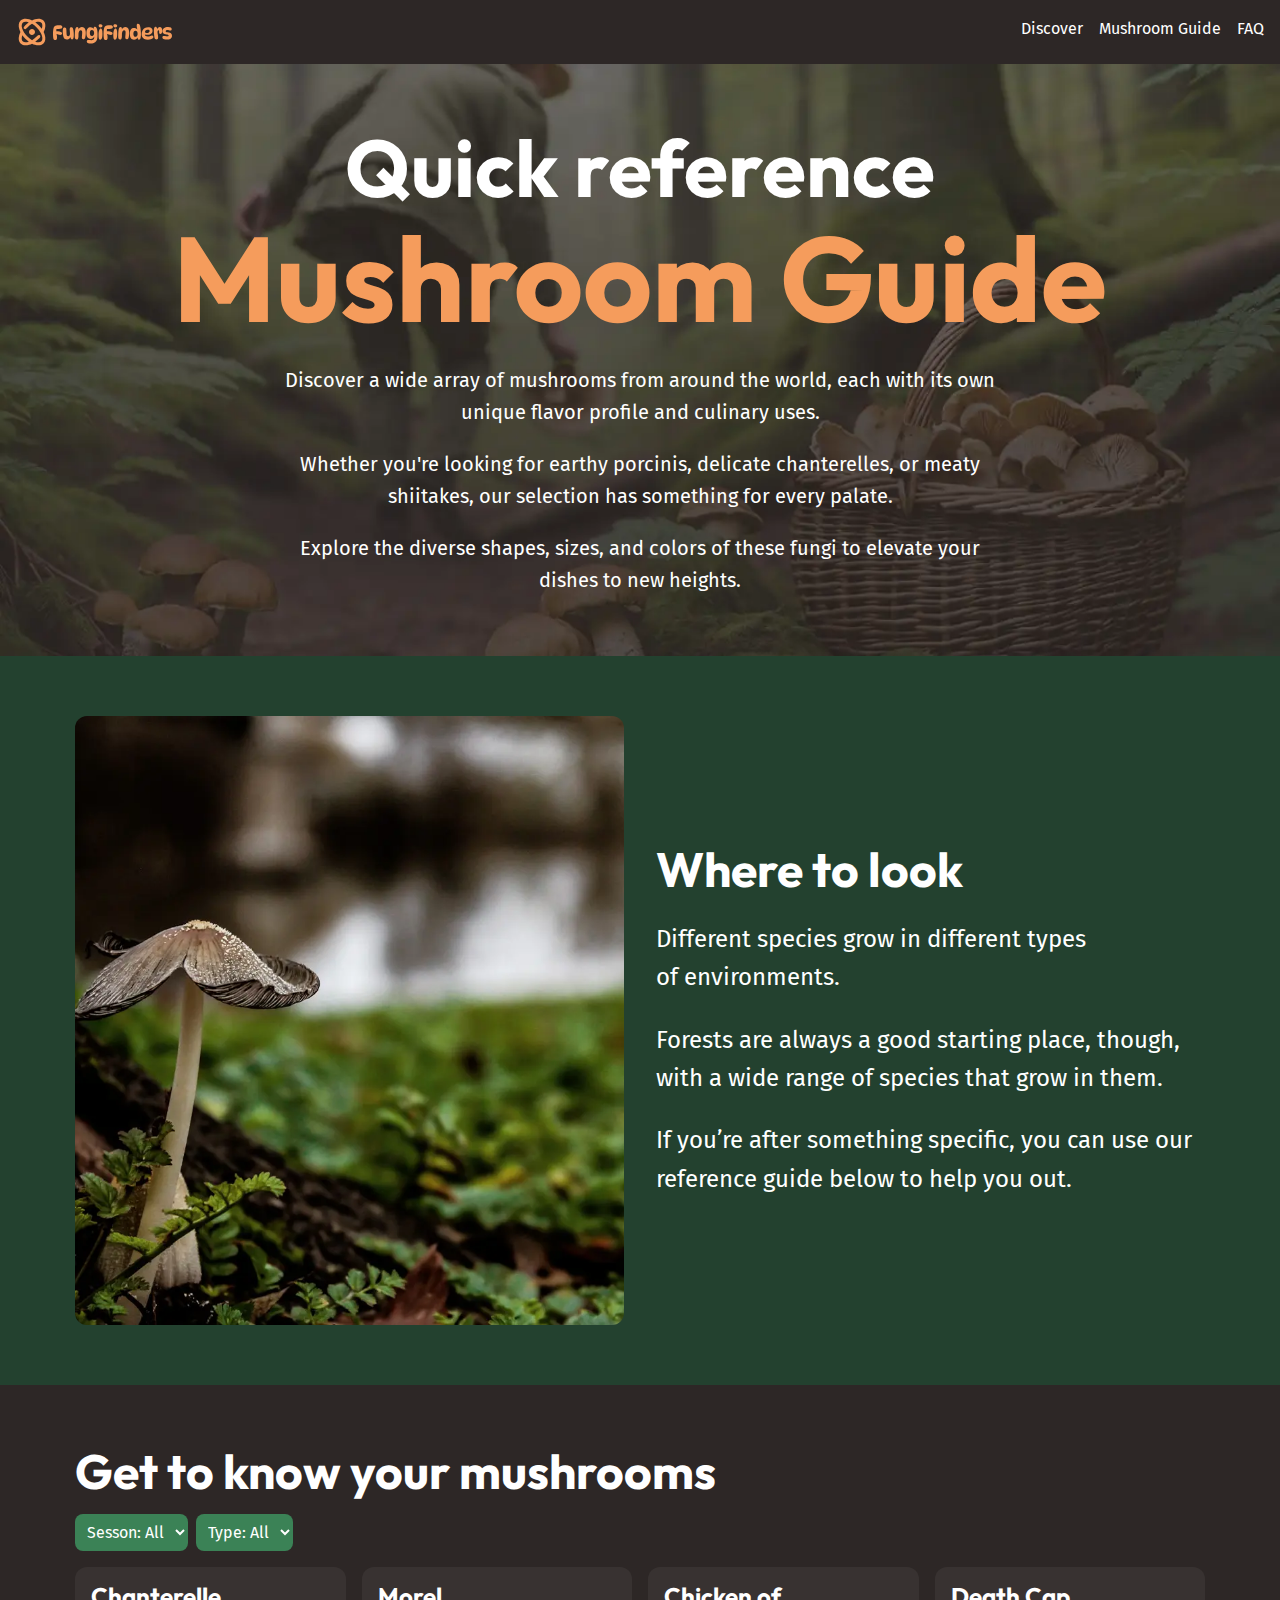
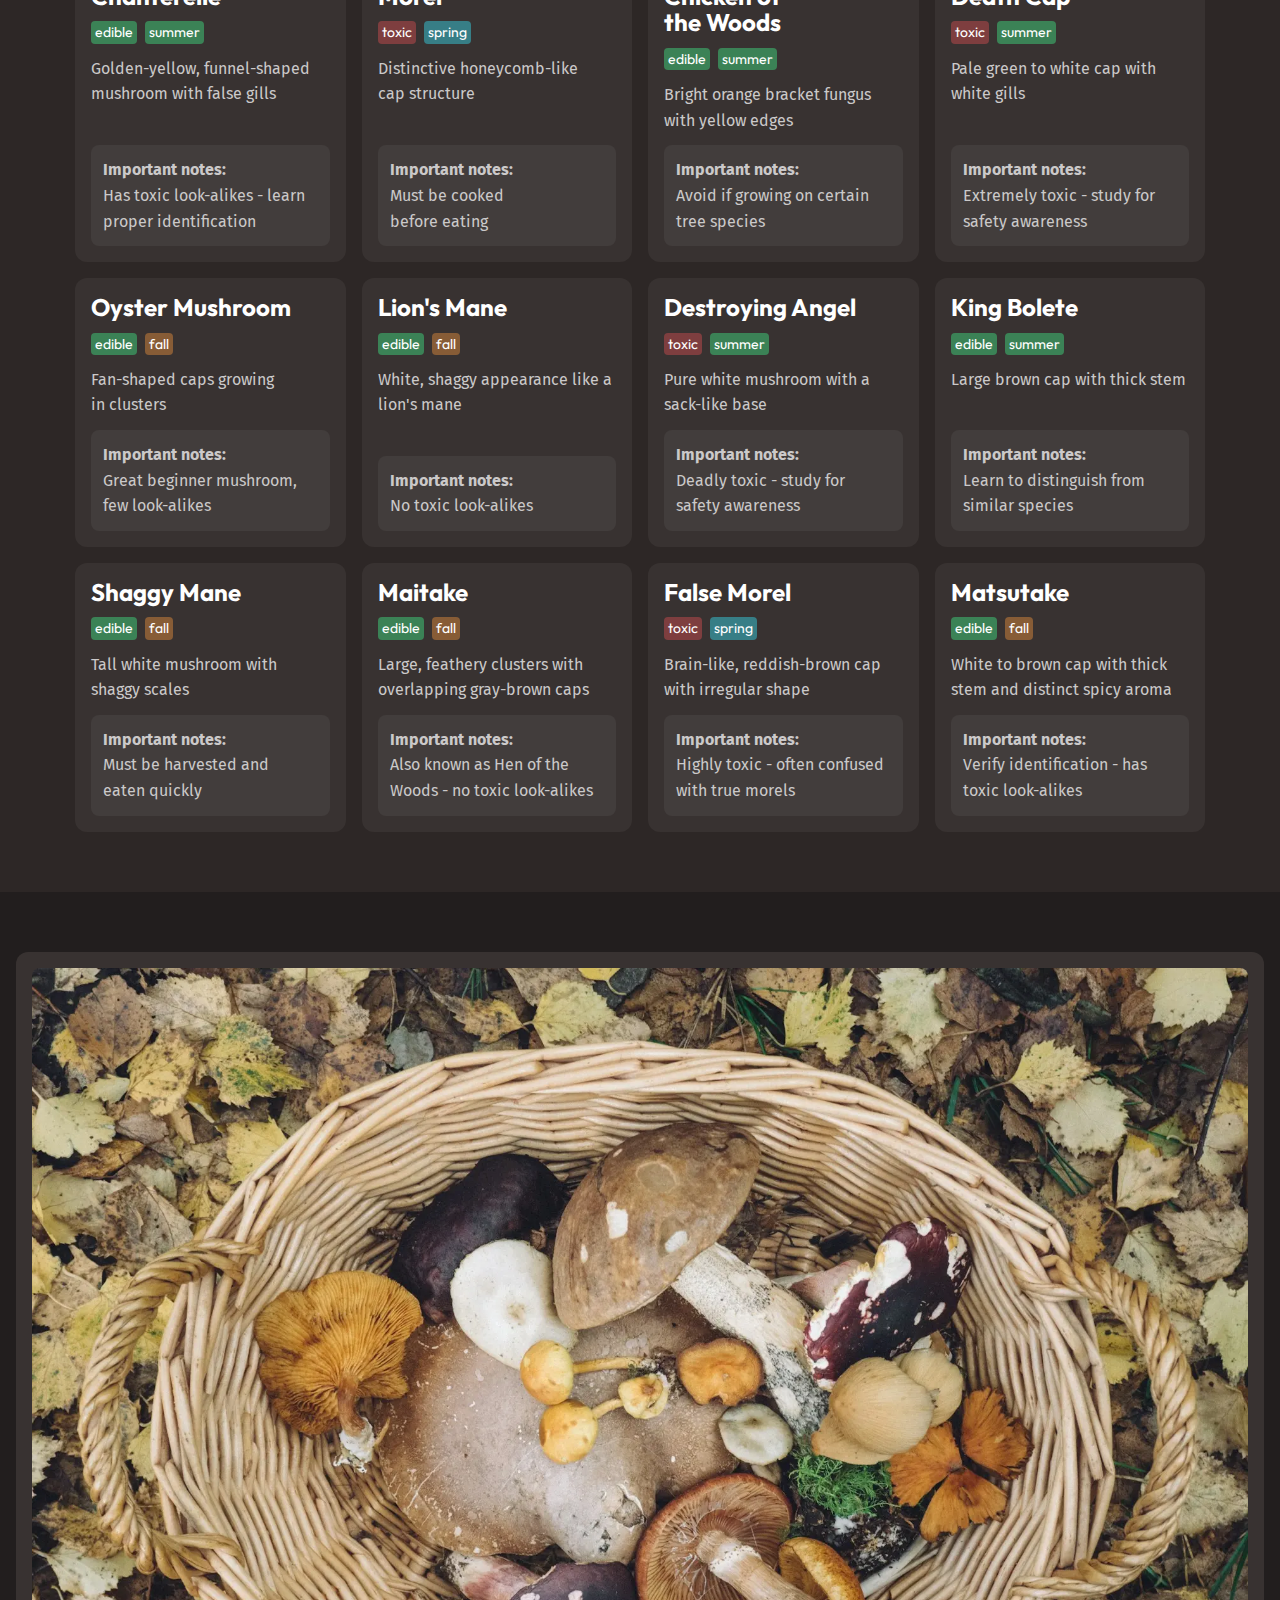
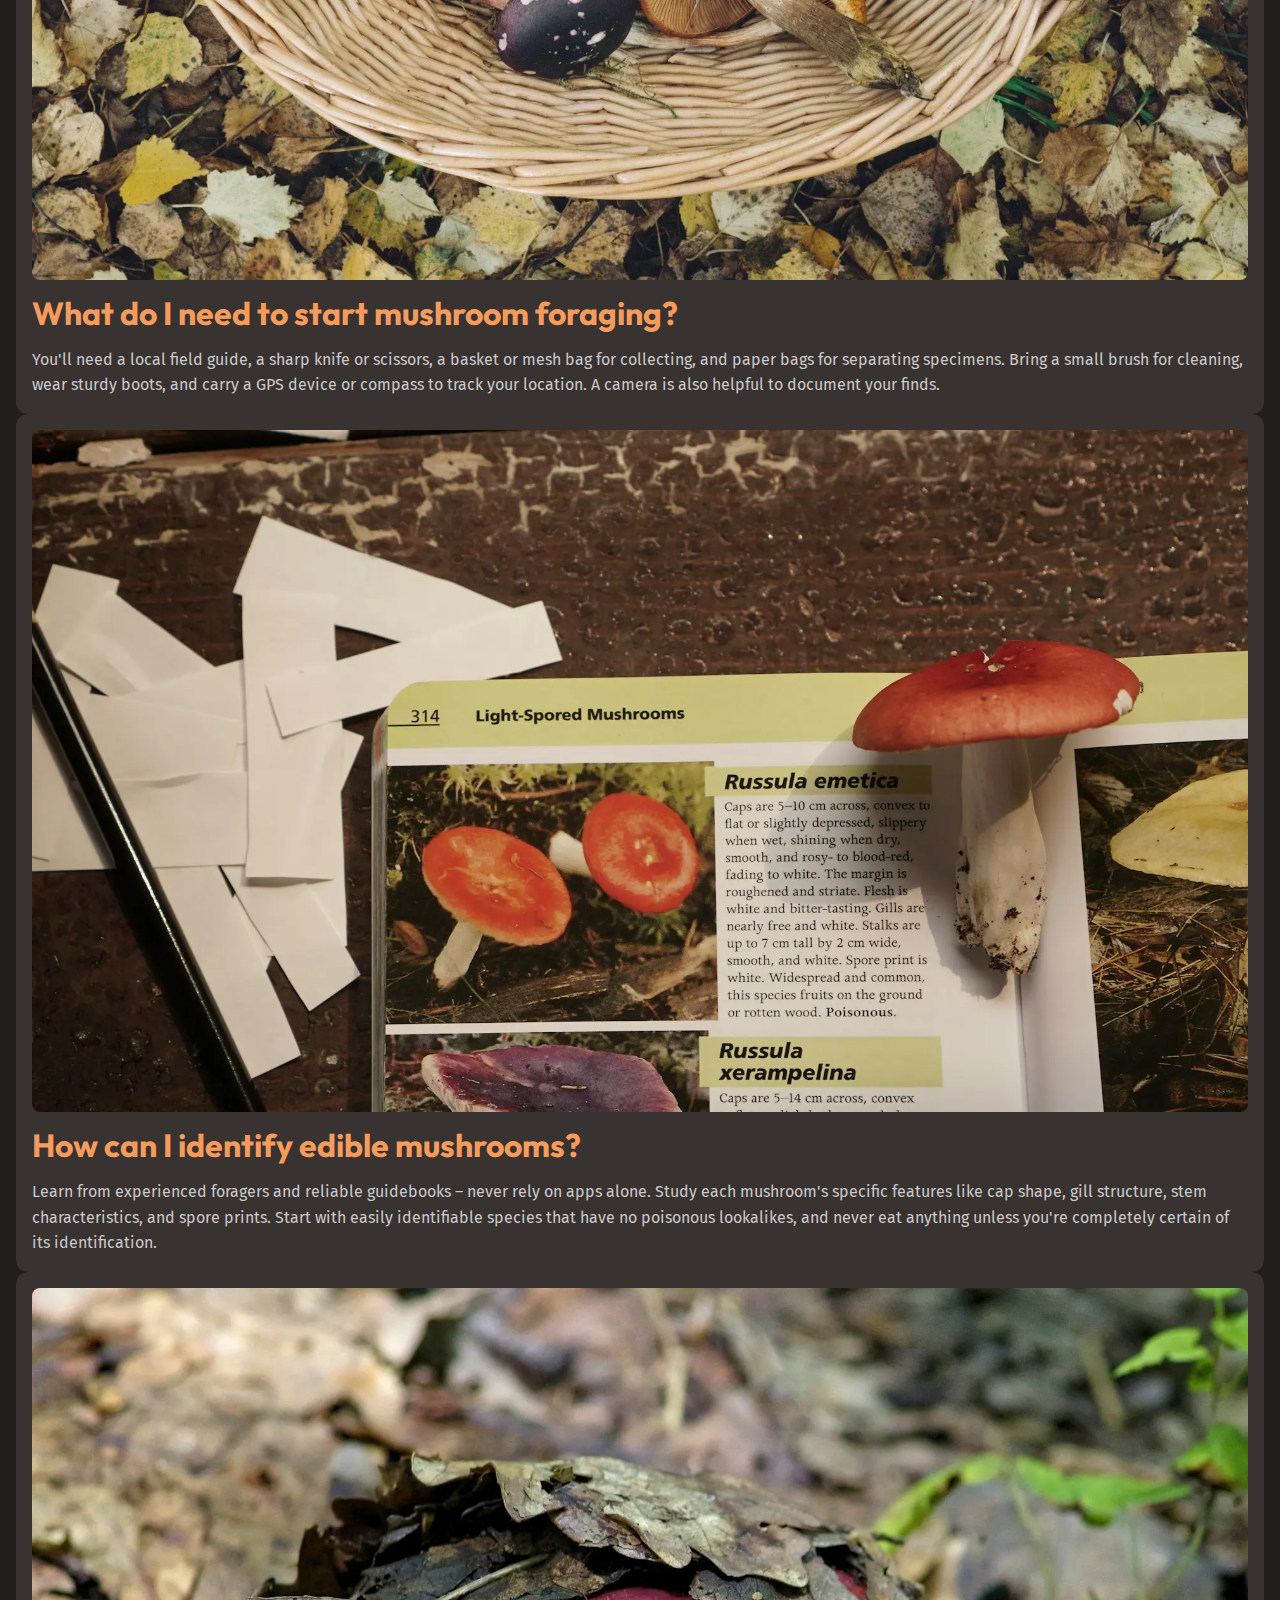
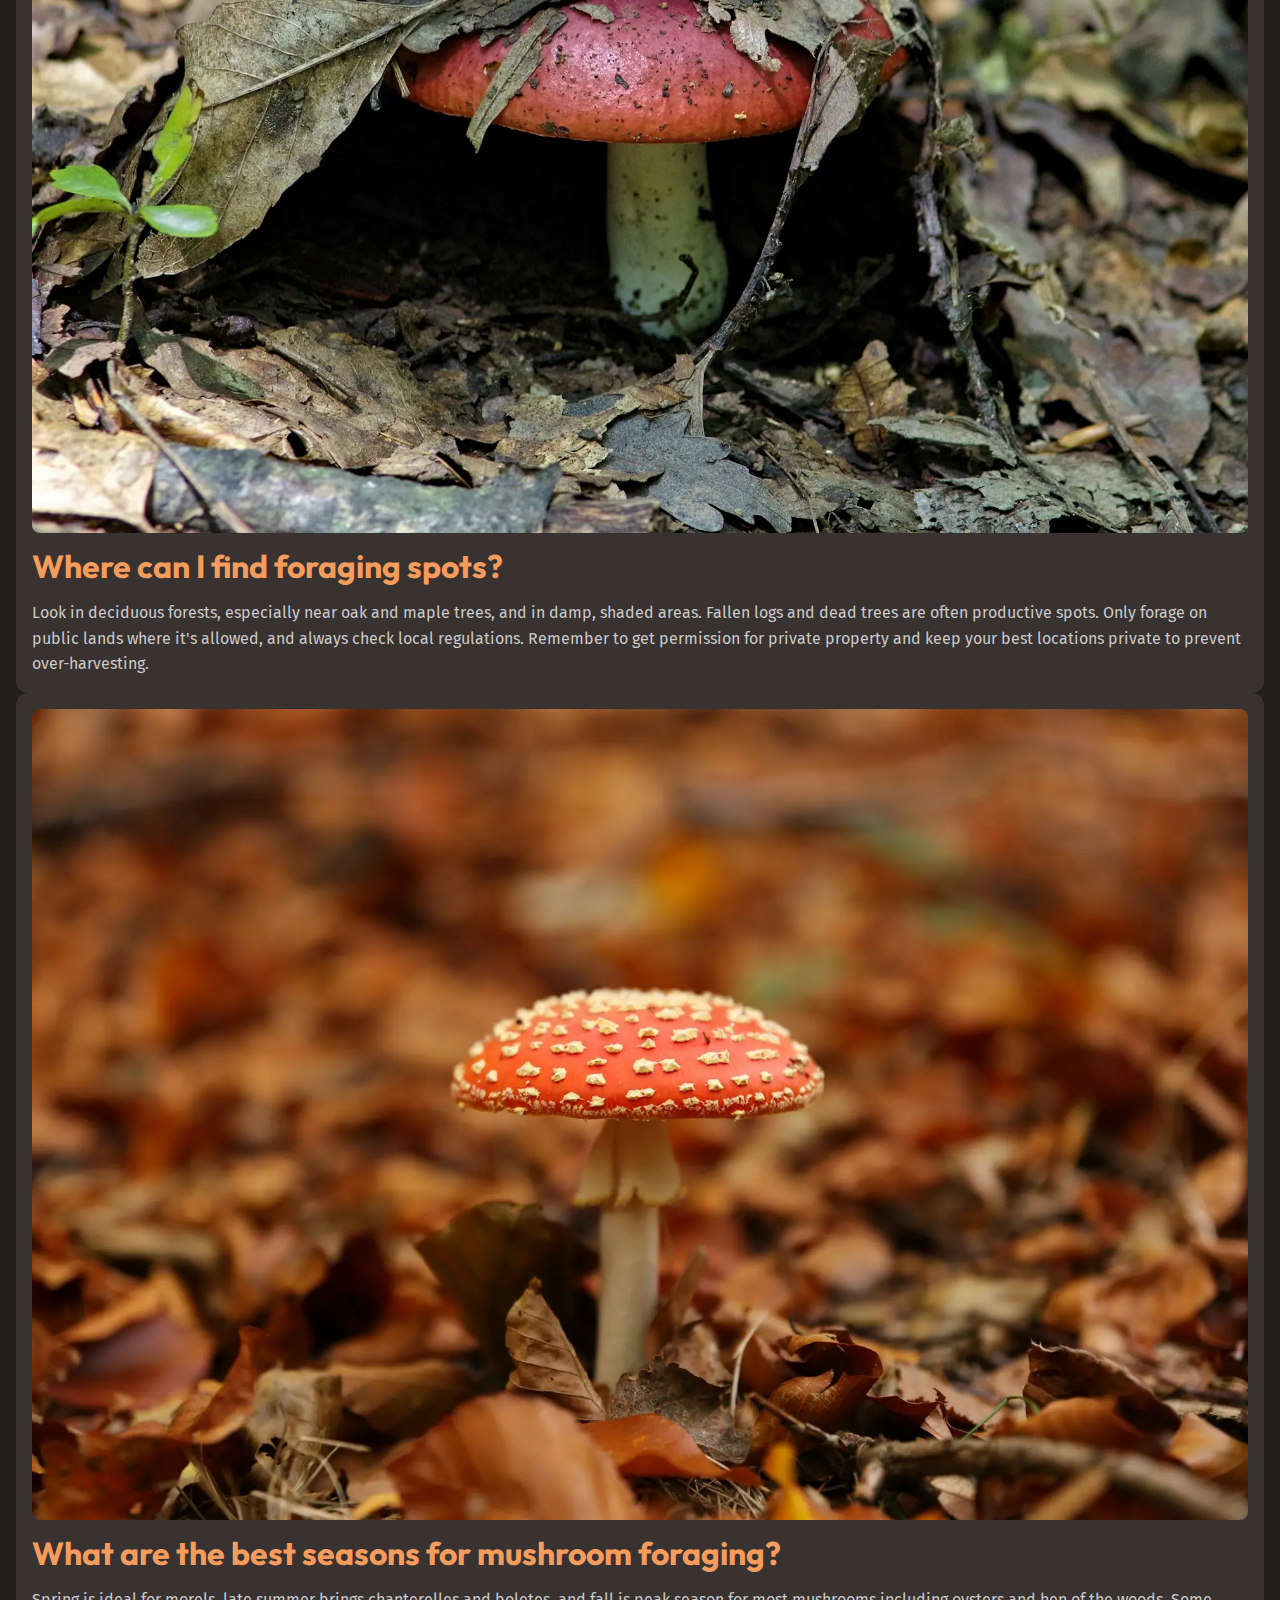
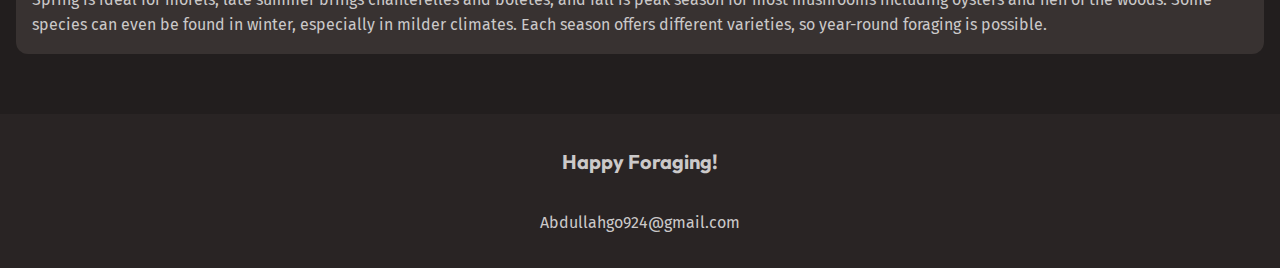
==== mushroom-guide.html @ 52be8dc4 "Styling select elements" ====
<!DOCTYPE html>
<html lang="en">
  <head>
    <meta charset="UTF-8" />
    <meta name="viewport" content="width=device-width, initial-scale=1.0" />
    <title>Fungi Finders</title>
    <link href="https://fonts.googleapis.com" rel="preconnect" />
    <link href="https://fonts.gstatic.com" rel="preconnect" crossorigin />
    <link
      href="https://fonts.googleapis.com/css2?family=Fira+Sans:wght@400;700&family=Outfit:wght@100..900&display=swap"
      rel="stylesheet"
    />
    <link href="css/style.css" rel="stylesheet" />
  </head>
  <body>
    <a href="#main" class="skip-to-main">Skip to main content</a>
    <header class="site-header">
      <div class="wrapper" data-width="wide">
        <div class="site-header__inner">
          <img src="/assets/fungi-finders.svg" alt="Fungi Finders" />

          <button aria-controls="primary-nav" aria-expanded="false">
            <span class="visually-hidden">Menu</span>
            <img src="/assets/hamburger.svg" alt="humburger menu" />
          </button>
          <nav id="primary-nav" class="primary-navigation">
            <ul role="list">
              <li><a href="/">Discover</a></li>
              <li><a href="#">Mushroom Guide</a></li>
              <li><a href="#">FAQ</a></li>
            </ul>
          </nav>
        </div>
      </div>
    </header>

    <main id="main">
      <section class="hero flow section" data-padding="compact">
        <div class="wrapper">
          <h1 class="hero__title">
            Quick reference<span>Mushroom Guide</span>
          </h1>
        </div>
        <div class="wrapper" data-width="narrow">
          <div class="flow">
            <p>
              Discover a wide array of mushrooms from around the world, each
              with its own unique flavor profile and culinary uses.
            </p>
            <p>
              Whether you're looking for earthy porcinis, delicate chanterelles,
              or meaty shiitakes, our selection has something for every palate.
            </p>
            <p>
              Explore the diverse shapes, sizes, and colors of these fungi to
              elevate your dishes to new heights.
            </p>
          </div>
        </div>
      </section>

      <section class="bg-accent-dark section">
        <div class="wrapper">
          <div class="equal-columns" data-alignment="centered" data-gap="large">
            <div>
              <img
                src="/assets/where-to-look.webp"
                alt="white mushroom growing on the forest floor"
              />
            </div>
            <div class="flow font-size-lg text-high-contrast">
              <h2 class="section-title">Where to look</h2>
              <p>Different species grow in different types of environments.</p>
              <p>
                Forests are always a good starting place, though, with a wide
                range of species that grow in them.
              </p>
              <p>
                If you’re after something specific, you can use our reference
                guide below to help you out.
              </p>
            </div>
          </div>
        </div>
      </section>

      <section class="mushroom-guide section">
        <div class="wrapper">
          <div class="flow">
            <h2 class="section-title">Get to know your mushrooms</h2>

            <div class="flex-group">
              <select name="" id="">
                <option value="all">Sesson: All</option>
                <option value="spring">Spring</option>
                <option value="summer">Summer</option>
                <option value="fall">Fall</option>
              </select>
              <select name="" id="">
                <option value="all">Type: All</option>
                <option value="edible">Edible</option>
                <option value="toxic">Toxic</option>
              </select>
            </div>
            <!-- grid of mushrooms -->
            <div class="grid-auto-fit">
              <div class="card">
                <h3 class="card__title">Chanterelle</h3>
                <ul
                  class="tag-list"
                  role="list"
                  aria-label="Mushroom Characteristics"
                >
                  <li data-edible="edible">
                    <span class="visually-hidden">This mushroom is edible</span>
                    edible
                  </li>
                  <li data-season="summer">
                    <span class="visually-hidden">
                      Best season to harvest this mushroom is
                    </span>
                    summer
                  </li>
                </ul>
                <p>Golden-yellow, funnel-shaped mushroom with false gills</p>
                <div class="card__note">
                  <strong>Important notes:</strong>
                  <p>Has toxic look-alikes - learn proper identification</p>
                </div>
              </div>

              <div class="card">
                <h3 class="card__title">Morel</h3>
                <ul
                  class="tag-list"
                  role="list"
                  aria-label="Mushroom Characteristics"
                >
                  <li data-edible="toxic">
                    <span class="visually-hidden">This mushroom is toxic</span>
                    toxic
                  </li>
                  <li data-season="spring">
                    <span class="visually-hidden"
                      >Best season to harvest this mushroom is</span
                    >
                    spring
                  </li>
                </ul>
                <p>Distinctive honeycomb-like cap structure</p>
                <div class="card__note">
                  <strong>Important notes:</strong>
                  <p>Must be cooked before eating</p>
                </div>
              </div>

              <div class="card">
                <h3 class="card__title">Chicken of the Woods</h3>
                <ul
                  class="tag-list"
                  role="list"
                  aria-label="Mushroom Characteristics"
                >
                  <li data-edible="edible">
                    <span class="visually-hidden">This mushroom is edible</span>
                    edible
                  </li>
                  <li data-season="summer">
                    <span class="visually-hidden"
                      >Best season to harvest this mushroom is</span
                    >
                    summer
                  </li>
                </ul>
                <p>Bright orange bracket fungus with yellow edges</p>
                <div class="card__note">
                  <strong>Important notes:</strong>
                  <p>Avoid if growing on certain tree species</p>
                </div>
              </div>

              <div class="card">
                <h3 class="card__title">Death Cap</h3>
                <ul
                  class="tag-list"
                  role="list"
                  aria-label="Mushroom Characteristics"
                >
                  <li data-edible="toxic">
                    <span class="visually-hidden">This mushroom is toxic</span>
                    toxic
                  </li>
                  <li data-season="summer">
                    <span class="visually-hidden"
                      >Best season to harvest this mushroom is</span
                    >
                    summer
                  </li>
                </ul>
                <p>Pale green to white cap with white gills</p>
                <div class="card__note">
                  <strong>Important notes:</strong>
                  <p>Extremely toxic - study for safety awareness</p>
                </div>
              </div>

              <div class="card">
                <h3 class="card__title">Oyster Mushroom</h3>
                <ul
                  class="tag-list"
                  role="list"
                  aria-label="Mushroom Characteristics"
                >
                  <li data-edible="edible">
                    <span class="visually-hidden">This mushroom is edible</span>
                    edible
                  </li>
                  <li data-season="fall">
                    <span class="visually-hidden"
                      >Best season to harvest this mushroom is</span
                    >
                    fall
                  </li>
                </ul>
                <p>Fan-shaped caps growing in clusters</p>
                <div class="card__note">
                  <strong>Important notes:</strong>
                  <p>Great beginner mushroom, few look-alikes</p>
                </div>
              </div>

              <div class="card">
                <h3 class="card__title">Lion's Mane</h3>
                <ul
                  class="tag-list"
                  role="list"
                  aria-label="Mushroom Characteristics"
                >
                  <li data-edible="edible">
                    <span class="visually-hidden">This mushroom is edible</span>
                    edible
                  </li>
                  <li data-season="fall">
                    <span class="visually-hidden"
                      >Best season to harvest this mushroom is</span
                    >
                    fall
                  </li>
                </ul>
                <p>White, shaggy appearance like a lion's mane</p>
                <div class="card__note">
                  <strong>Important notes:</strong>
                  <p>No toxic look-alikes</p>
                </div>
              </div>

              <div class="card">
                <h3 class="card__title">Destroying Angel</h3>
                <ul
                  class="tag-list"
                  role="list"
                  aria-label="Mushroom Characteristics"
                >
                  <li data-edible="toxic">
                    <span class="visually-hidden">This mushroom is toxic</span>
                    toxic
                  </li>
                  <li data-season="summer">
                    <span class="visually-hidden"
                      >Best season to harvest this mushroom is</span
                    >
                    summer
                  </li>
                </ul>
                <p>Pure white mushroom with a sack-like base</p>
                <div class="card__note">
                  <strong>Important notes:</strong>
                  <p>Deadly toxic - study for safety awareness</p>
                </div>
              </div>

              <div class="card">
                <h3 class="card__title">King Bolete</h3>
                <ul
                  class="tag-list"
                  role="list"
                  aria-label="Mushroom Characteristics"
                >
                  <li data-edible="edible">
                    <span class="visually-hidden">This mushroom is edible</span>
                    edible
                  </li>
                  <li data-season="summer">
                    <span class="visually-hidden"
                      >Best season to harvest this mushroom is</span
                    >
                    summer
                  </li>
                </ul>
                <p>Large brown cap with thick stem</p>
                <div class="card__note">
                  <strong>Important notes:</strong>
                  <p>Learn to distinguish from similar species</p>
                </div>
              </div>

              <div class="card">
                <h3 class="card__title">Shaggy Mane</h3>
                <ul
                  class="tag-list"
                  role="list"
                  aria-label="Mushroom Characteristics"
                >
                  <li data-edible="edible">
                    <span class="visually-hidden">This mushroom is edible</span>
                    edible
                  </li>
                  <li data-season="fall">
                    <span class="visually-hidden"
                      >Best season to harvest this mushroom is</span
                    >
                    fall
                  </li>
                </ul>
                <p>Tall white mushroom with shaggy scales</p>
                <div class="card__note">
                  <strong>Important notes:</strong>
                  <p>Must be harvested and eaten quickly</p>
                </div>
              </div>

              <div class="card">
                <h3 class="card__title">Maitake</h3>
                <ul
                  class="tag-list"
                  role="list"
                  aria-label="Mushroom Characteristics"
                >
                  <li data-edible="edible">
                    <span class="visually-hidden">This mushroom is edible</span>
                    edible
                  </li>
                  <li data-season="fall">
                    <span class="visually-hidden"
                      >Best season to harvest this mushroom is</span
                    >
                    fall
                  </li>
                </ul>
                <p>Large, feathery clusters with overlapping gray-brown caps</p>
                <div class="card__note">
                  <strong>Important notes:</strong>
                  <p>Also known as Hen of the Woods - no toxic look-alikes</p>
                </div>
              </div>

              <div class="card">
                <h3 class="card__title">False Morel</h3>
                <ul
                  class="tag-list"
                  role="list"
                  aria-label="Mushroom Characteristics"
                >
                  <li data-edible="toxic">
                    <span class="visually-hidden">This mushroom is toxic</span>
                    toxic
                  </li>
                  <li data-season="spring">
                    <span class="visually-hidden"
                      >Best season to harvest this mushroom is</span
                    >
                    spring
                  </li>
                </ul>
                <p>Brain-like, reddish-brown cap with irregular shape</p>
                <div class="card__note">
                  <strong>Important notes:</strong>
                  <p>Highly toxic - often confused with true morels</p>
                </div>
              </div>

              <div class="card">
                <h3 class="card__title">Matsutake</h3>
                <ul
                  class="tag-list"
                  role="list"
                  aria-label="Mushroom Characteristics"
                >
                  <li data-edible="edible">
                    <span class="visually-hidden">This mushroom is edible</span>
                    edible
                  </li>
                  <li data-season="fall">
                    <span class="visually-hidden"
                      >Best season to harvest this mushroom is</span
                    >
                    fall
                  </li>
                </ul>
                <p>
                  White to brown cap with thick stem and distinct spicy aroma
                </p>
                <div class="card__note">
                  <strong>Important notes:</strong>
                  <p>Verify identification - has toxic look-alikes</p>
                </div>
              </div>
            </div>
          </div>
        </div>
      </section>

      <!-- faq -->
      <section class="bg-extra-dark section">
        <div class="wrapper" data-width="wide">
          <div class="card">
            <img
              src="/assets/start-foraging.webp"
              alt="a basket full of wild mushrooms"
            />
            <h3 class="card__title">
              What do I need to start mushroom foraging?
            </h3>
            <p>
              You'll need a local field guide, a sharp knife or scissors, a
              basket or mesh bag for collecting, and paper bags for separating
              specimens. Bring a small brush for cleaning, wear sturdy boots,
              and carry a GPS device or compass to track your location. A camera
              is also helpful to document your finds.
            </p>
          </div>

          <div class="card">
            <img
              src="/assets/identify-mushrooms.webp"
              alt="A mushroom on top of a book, showing the information about that mushroom"
            />
            <h3 class="card__title">How can I identify edible mushrooms?</h3>
            <p>
              Learn from experienced foragers and reliable guidebooks – never
              rely on apps alone. Study each mushroom's specific features like
              cap shape, gill structure, stem characteristics, and spore prints.
              Start with easily identifiable species that have no poisonous
              lookalikes, and never eat anything unless you're completely
              certain of its identification.
            </p>
          </div>

          <div class="card">
            <img
              src="/assets/where-to-find.webp"
              alt="A mushroom with a red cap, poking out from a pile of leaves"
            />
            <h3 class="card__title">Where can I find foraging spots?</h3>
            <p>
              Look in deciduous forests, especially near oak and maple trees,
              and in damp, shaded areas. Fallen logs and dead trees are often
              productive spots. Only forage on public lands where it's allowed,
              and always check local regulations. Remember to get permission for
              private property and keep your best locations private to prevent
              over-harvesting.
            </p>
          </div>

          <div class="card">
            <img
              src="/assets/best-seasons.webp"
              alt="A red capped mushroom with white dots on it, growing out of a leafy forest floor"
            />
            <h3 class="card__title">
              What are the best seasons for mushroom foraging?
            </h3>
            <p>
              Spring is ideal for morels, late summer brings chanterelles and
              boletes, and fall is peak season for most mushrooms including
              oysters and hen of the woods. Some species can even be found in
              winter, especially in milder climates. Each season offers
              different varieties, so year-round foraging is possible.
            </p>
          </div>
        </div>
      </section>
    </main>

    <footer class="site-footer">
      <p class="site-footer__title">Happy Foraging!</p>
      <a href="mailto:Abdullahgo924@gmail.com">Abdullahgo924@gmail.com</a>
    </footer>

    <script src="/js/script.js" defer></script>
  </body>
</html>
---- css/style.css ----
@layer reset, base;

@layer reset {
  *,
  *::before,
  *::after {
    box-sizing: border-box;
  }

  html {
    -moz-text-size-adjust: none;
    -webkit-text-size-adjust: none;
    text-size-adjust: none;
  }

  body,
  h1,
  h2,
  h3,
  h4,
  p,
  figure,
  blockquote,
  dl,
  dd {
    margin: 0;
  }

  [role="list"] {
    list-style: none;
    margin: 0;
    padding: 0;
  }

  body {
    min-block-size: 100vh;
    line-height: 1.6;
  }

  h1,
  h2,
  h3,
  button,
  input,
  label {
    line-height: 1.1;
  }

  h1,
  h2,
  h3,
  h4 {
    text-wrap: balance;
  }

  p,
  li {
    text-wrap: pretty;
  }

  img,
  picture {
    max-inline-size: 100%;
    display: block;
  }

  input,
  button,
  textarea,
  select {
    font: inherit;
  }
}

@layer base {
  :root {
    /* colors */
    --clr-black: #000501;
    --clr-white: #ffffff;
    --clr-tan: #b6b57b;
    --clr-green: #31b28a;
    --clr-blue: #007bff;
    --clr-lightgreen: #8cdfc5;
    --clr-red: #ff4404;

    --clr-green-400: #659477;
    --clr-green-500: #3b8256;
    --clr-green-600: #23412f;
    --clr-brown-500: #423d3c;
    --clr-brown-600: #383231;
    --clr-brown-700: #2d2726;
    --clr-brown-800: #292424;
    --clr-brown-900: #221e1e;
    --clr-orange-500: #875c36;
    --clr-gray-100: #cbc9c9;
    --clr-brand-400: #f7b687;
    --clr-brand-500: #f59c5c;
    --clr-red-500: #7e3e3f;
    --clr-teal-500: #377e86;

    --shadow: rgba(0, 0, 0, 0.15) 0px 4px 12px;

    /* fonts, font sizes */

    --ff-heading: "Outfit", sans-serif;
    --ff-body: "Fira Sans", sans-serif;

    --fs-300: 0.875rem;
    --fs-400: 1rem;
    --fs-500: 1.125rem;
    --fs-600: 1.25rem;
    --fs-700: 1.5rem;
    --fs-800: 2rem;
    --fs-900: 3.75rem;
    --fs-1000: 3.75rem;

    @media (width > 760px) {
      --fs-500: 1.25rem;
      --fs-600: 1.5rem;
      --fs-700: 2rem;
      --fs-800: 3rem;
      --fs-900: 5rem;
      --fs-1000: 7.5rem;
    }
  }

  :root {
    /* color of the text */
    --text-main: var(--clr-gray-100);
    --text-high-contrast: var(--clr-white);
    --text-brand: var(--clr-brand-500);
    --text-brand-light: var(--clr-brand-400);

    /* color of the bg */
    --background-accent-light: var(--clr-green-400);
    --background-accent-main: var(--clr-green-500);
    --background-accent-dark: var(--clr-green-600);

    --background-extra-light: var(--clr-brown-500);
    --background-light: var(--clr-brown-600);
    --background-main: var(--clr-brown-700);
    --background-dark: var(--clr-brown-800);
    --background-extra-dark: var(--clr-brown-900);

    /* font size of the text */
    --font-size-heading-sm: var(--fs-700);
    --font-size-heading-regular: var(--fs-800);
    --font-size-heading-lg: var(--fs-900);
    --font-size-heading-xl: var(--fs-1000);

    --font-size-sm: var(--fs-300);
    --font-size-regular: var(--fs-400);
    --font-size-md: var(--fs-500);
    --font-size-lg: var(--fs-600);

    /* border radius size */
    --border-radius-1: 0.25rem;
    --border-radius-2: 0.5rem;
    --border-radius-3: 0.75rem;
  }

  html {
    font-family: var(--ff-body);
    line-height: 1.6;
  }

  body {
    font-size: var(--font-size-regular);
    color: var(--text-main);
    background-color: var(--background-main);
  }

  h1,
  h2,
  h3,
  h4 {
    font-family: var(--ff-heading);
    color: var(--text-high-contrast);
  }

  h1 {
    font-size: var(--font-size-heading-lg);
  }

  a {
    color: var(--text-high-contrast);
  }

  a:hover,
  a:focus-visible {
    color: var(--text-brand-light);
  }

  img:not([src$=".svg"]) {
    border-radius: var(--border-radius-3);
  }
}

@layer layout {
  .flex-group {
    display: flex;
    flex-wrap: wrap;
    gap: .5rem;
  }

  .flow > * + * {
    /* ==    > :not(:first-child)     */
    margin-top: var(--flow-spacer, 1em);
  }

  .grid-flow {
    display: grid;
    gap: var(--grid-flow-gap, 1rem);
  }

  .grid-auto-fit {
    --auto-fit-min-col-size: 250px;
    display: grid;
    gap: 1rem;
    /* minmax could cause overflow, min inside it fix that */
    grid-template-columns: repeat(
      auto-fit,
      minmax(min(var(--auto-fit-min-col-size), 100%), 1fr)
    );
  }

  .flex-auto-fit {
    --auto-fit-min-col-size-flex: 250px;
    display: flex;
    flex-wrap: wrap;
    gap: 1rem;
  }

  .flex-auto-fit > * {
    flex: 1 1 var(--auto-fit-min-col-size-flex);
    min-width: var(--auto-fit-min-col-size-flex);
  }

  .equal-columns {
    display: grid;
    gap: var(--equal-columns-gap, 1rem); /* 1rem means if we don't have one */
    align-items: var(--equal-columns-vertical-alignment, stretch);

    @media (width > 760px) {
      grid-auto-flow: column;
      grid-auto-columns: 1fr;
    }

    &[data-gap="large"] {
      --equal-columns-gap: 2rem;
    }

    &[data-alignment="centered"] {
      --equal-columns-vertical-alignment: center;
    }
  }

  .flex-equal-columns {
    display: flex;
    gap: var(--equal-columns-gap, 1rem);
    flex-wrap: wrap;
    > * {
      flex: 1;
    }

    @media (width < 760px) {
      flex-direction: column;
    }

    &[data-gap="large"] {
      --equal-columns-gap: 2rem;
    }

    &[data-alignment="centered"] {
      --equal-columns-vertical-alignment: center;
    }
  }

  /* padding top and bottom */
  .section {
    --padding: 3.75rem;
    padding-block: var(--padding);

    @media (width > 760) {
      --padding: 8rem;

      &[data-padding="compact"] {
        --padding: 4.5rem;
      }
    }
  }

  /* width right and left */
  .wrapper {
    --wrapper-max-width: 1130px;
    max-width: var(--wrapper-max-width);
    margin-inline: auto;
    padding-inline: 1rem;
    box-sizing: content-box;

    &[data-width="narrow"] {
      --wrapper-max-width: 720px;
    }

    &[data-width="wide"] {
      --wrapper-max-width: 1330px;
    }
  }
}

@layer components {
  .skip-to-main:not(:focus) {
    clip: rect(0 0 0 0);
    clip-path: inset(50%);
    height: 1px;
    overflow: hidden;
    position: absolute;
    white-space: nowrap;
    width: 1px;
  }

  .skip-to-main {
    position: absolute;
    background: var(--background-accent-main);
    padding: 1rem;
    border-radius: var(--border-radius-2);
  }

  .site-header {
    padding-block: 1rem;
  }
  .site-header__inner {
    display: flex;
    gap: 0.5rem 1rem;
    flex-wrap: wrap;
    justify-content: space-between;
  }

  [aria-controls="primary-nav"] {
    z-index: 100;
    cursor: pointer;
    background: transparent;
    border: 0;
  }

  [aria-controls="primary-nav"] {
    display: none;
  }

  .primary-navigation {
    ul {
      display: flex;
      flex-wrap: wrap;
      gap: 0.5rem 1rem;
    }

    a {
      text-decoration: none;
    }

    @media (width < 760px) {
      display: none;
      position: absolute;
      z-index: 10;
      top: 0;
      right: 0;
      font-size: var(--font-size-lg);
      font-weight: 700;
      font-family: var(--ff-heading);
      background-color: var(--background-accent-main);
      padding: 2rem;
      border-radius: 0 0 0 var(--border-radius-3);

      ul {
        gap: 0;
        flex-direction: column;
      }

      li + li {
        margin-block-start: 1.5rem; /* margin-bottom */
        padding-block-start: 1.5rem;
        border-top: 2px solid var(--background-accent-light);
      }

      /* [aria-expanded="true"] + & {
        display: block;
      } */
    }
  }

  @media (width < 760px) {
    [aria-controls="primary-nav"] {
      display: block;
    }

    [aria-expanded="true"] + .primary-navigation {
      display: block;
    }
  }

  .site-footer {
    text-align: center;
    background-color: var(--background-dark);
    padding-block: 2rem;
    display: grid;
    gap: 2rem;

    a {
      text-decoration: none;
      color: var(--text-main);
    }

    a:hover,
    a:focus-visible {
      color: var(--text-brand-light);
    }
  }

  .site-footer__title {
    font-size: var(--font-size-md);
    font-family: var(--ff-heading);
    font-weight: 700;
  }

  .hero {
    text-align: center;
    font-size: var(--font-size-md);
    color: var(--text-high-contrast);
    background-image: url(/assets/hero.webp);
    background-size: cover;
    background-position: center;
  }

  .hero__title {
    font-size: var(--font-size-heading-lg);

    span {
      font-size: var(--font-size-heading-xl);
      color: var(--text-brand);
      display: block;
    }
  }

  .mushroom-guide {
    --card-title-font-size: var(--font-size-lg);
    --card-title-color: var(--text-high-contrast);
    --card-gap: 0.75rem;
  }

  .card {
    display: flex;
    flex-direction: column;
    /* justify-content: space-between; */
    gap: var(--card-gap, 1rem);
    padding: 1rem;
    background-color: var(--background-light);
    border-radius: var(--border-radius-3);

    img {
      border-radius: var(--border-radius-2);
    }
  }

  .card__title {
    font-size: var(--card-title-font-size, var(--font-size-heading-sm));
    color: var(--card-title-color, var(--text-brand));
  }

  .card__note {
    margin-block-start: auto;
    background-color: var(--background-extra-light);
    padding: 0.75rem;
    border-radius: var(--border-radius-2);
  }

  /* parent of them */
  /* .equal-columns {
    --card-title-font-size: 1rem;
    --card-title-color: purple;
  } */

  /* wrap is prevent any overflow */
  .tag-list {
    display: flex;
    gap: 0.5rem;
    flex-wrap: wrap;

    li {
      font-family: var(--ff-heading);
      font-size: var(--font-size-sm);
      color: var(--text-high-contrast);

      padding: 0rem 0.25rem;
      background-color: var(--tag-bg, red);
      border-radius: var(--border-radius-1);
    }

    [data-edible="edible"] {
      --tag-bg: var(--background-accent-main);
    }
    [data-edible="toxic"] {
      --tag-bg: var(--clr-red-500);
    }
    [data-season="summer"] {
      --tag-bg: var(--background-accent-main);
    }
    [data-season="spring"] {
      --tag-bg: var(--clr-teal-500);
    }
    [data-season="fall"] {
      --tag-bg: var(--clr-orange-500);
    }
  }

  .button {
    display: inline-flex;
    font-size: var(--font-size-md);
    text-decoration: none;
    cursor: pointer;
    padding: 0.5rem 1rem;
    background-color: var(--background-accent-main);
    font-family: var(--ff-heading);
    font-weight: 700;
    border-radius: var(--border-radius-2);
  }

  .button:hover,
  .button:focus-visible {
    color: var(--text-high-contrast);
    background-color: var(--background-accent-light);
  }

  select {
    padding: .5rem;
    background-color: var(--background-accent-main);
    border: 0;
    border-radius: var(--border-radius-2);
    color: var(--text-high-contrast);
  }
  /* select::picker(select) {
    appearance: base-select;
  } */
}

@layer utilities {
  .visually-hidden {
    /* screen reader only  */
    clip: rect(0 0 0 0);
    clip-path: inset(50%);
    height: 1px;
    overflow: hidden;
    position: absolute;
    white-space: nowrap;
    width: 1px;
  }

  .text-center {
    text-align: center;
  }

  .section-title {
    font-size: var(--font-size-heading-regular);
  }

  /* color of the text */
  .text-main {
    color: var(--text-main);
  }

  .text-high-contrast {
    color: var(--text-high-contrast);
  }

  .text-brand {
    color: var(--text-brand);
  }

  .text-brand-light {
    color: var(--text-brand-light);
  }

  /* color of the bg */
  .bg-main {
    background-color: var(--background-main);
  }

  .bg-accent-light {
    background-color: var(--background-accent-light);
  }

  .bg-accent-main {
    background-color: var(--background-accent-main);
  }

  .bg-accent-dark {
    background-color: var(--background-accent-dark);
  }

  .bg-extra-light {
    background-color: var(--background-extra-light);
  }

  .bg-base {
    background-color: var(--background-base);
  }

  .bg-light {
    background-color: var(--background-light);
  }

  .bg-dark {
    background-color: var(--background-dark);
  }

  .bg-extra-dark {
    background-color: var(--background-extra-dark);
  }

  /* font size of the text */
  .font-heading-sm {
    font-size: var(--font-size-heading-sm);
  }

  .font-heading-regular {
    font-size: var(--font-size-heading-regular);
  }

  .font-heading-lg {
    font-size: var(--font-size-heading-lg);
  }

  .font-heading-xl {
    font-size: var(--font-size-heading-xl);
  }

  .font-size-sm {
    font-size: var(--font-size-sm);
  }
  .font-size-regular {
    font-size: var(--font-size-regular);
  }
  .font-size-md {
    font-size: var(--font-size-md);
  }
  .font-size-lg {
    font-size: var(--font-size-lg);
  }
}
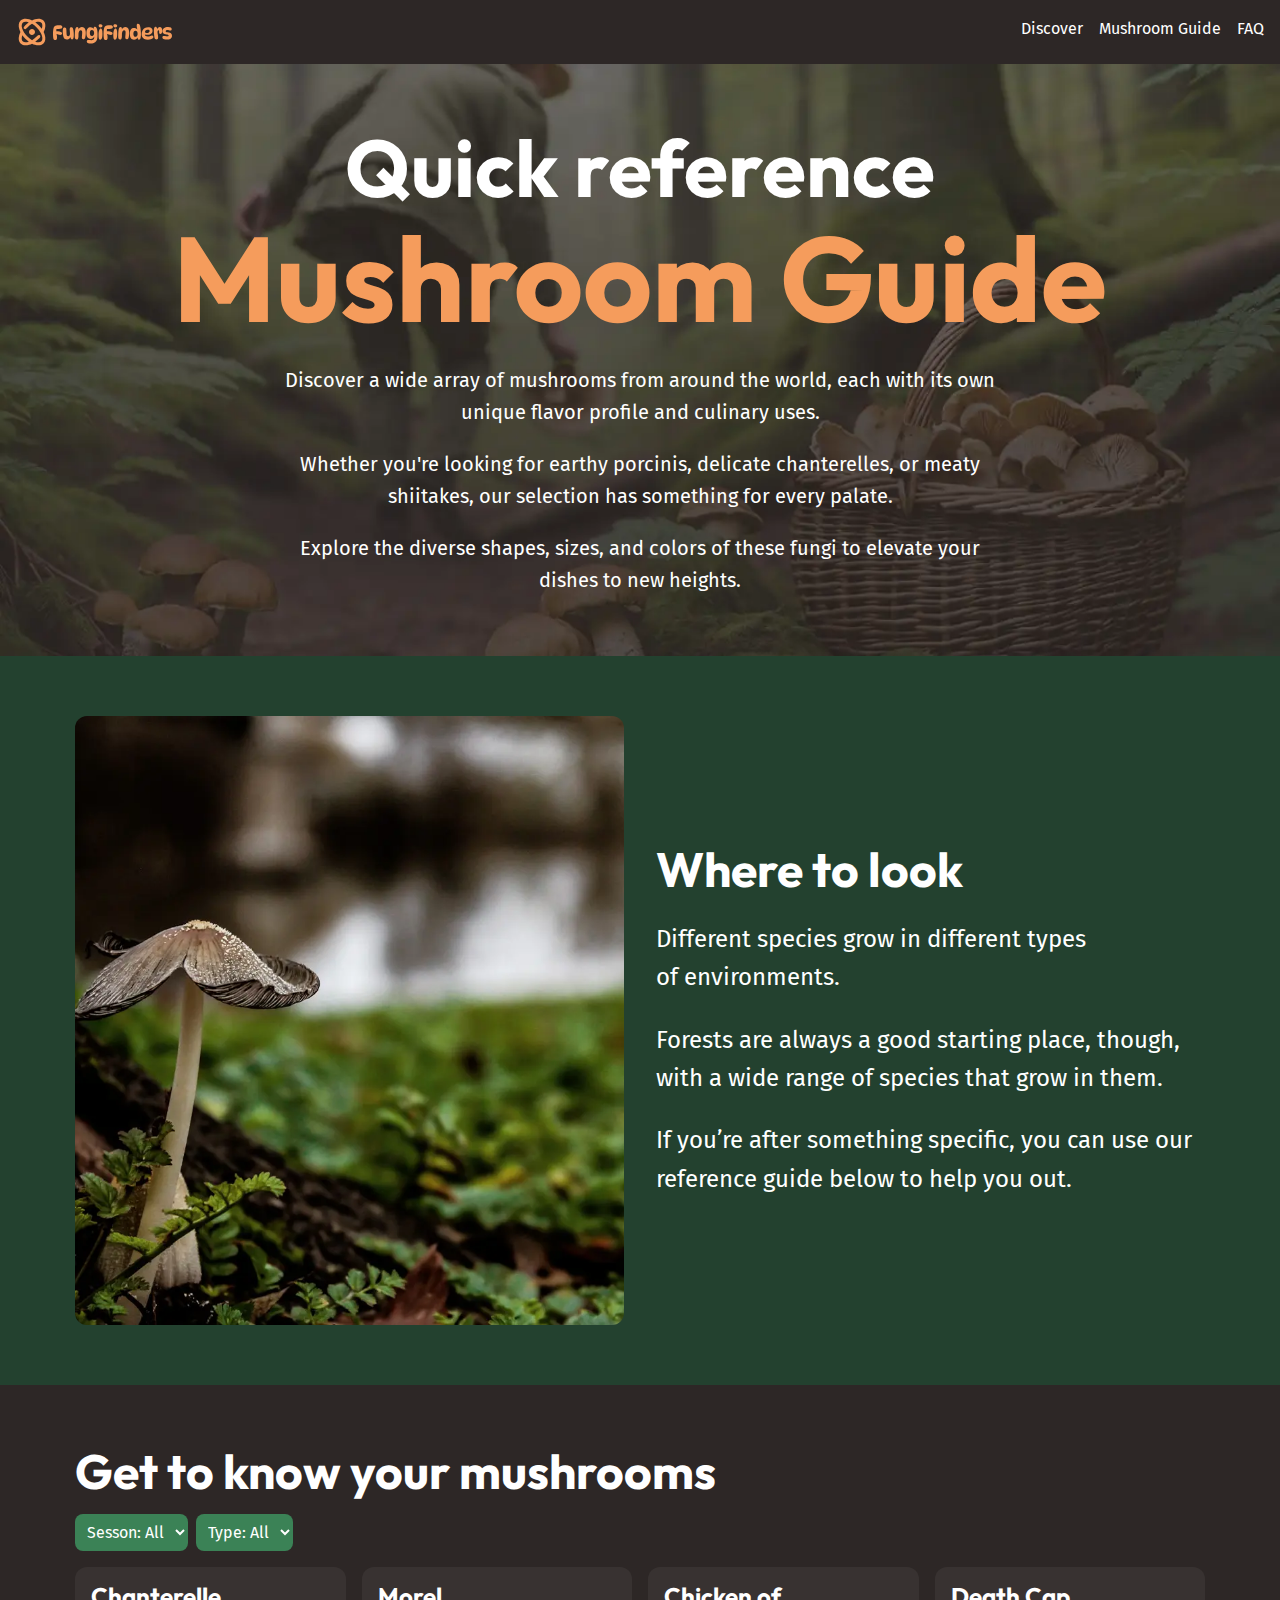
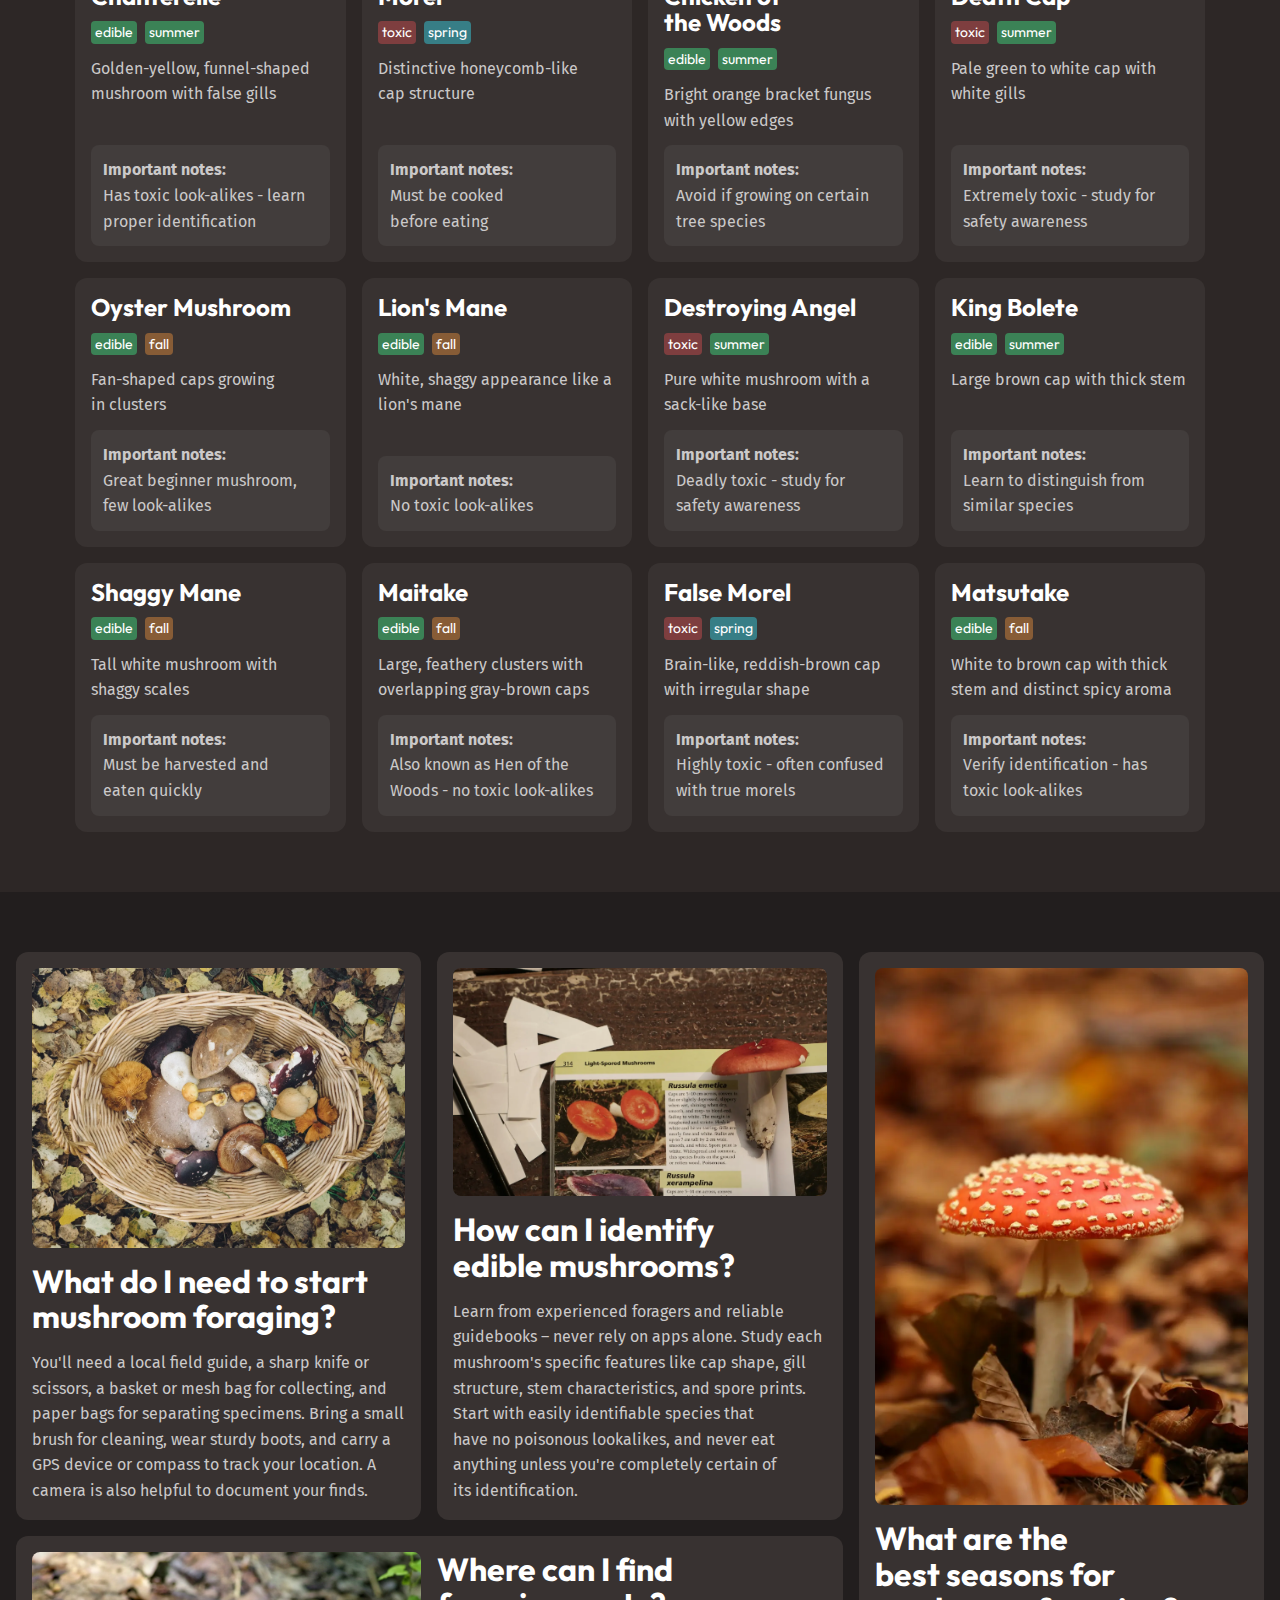
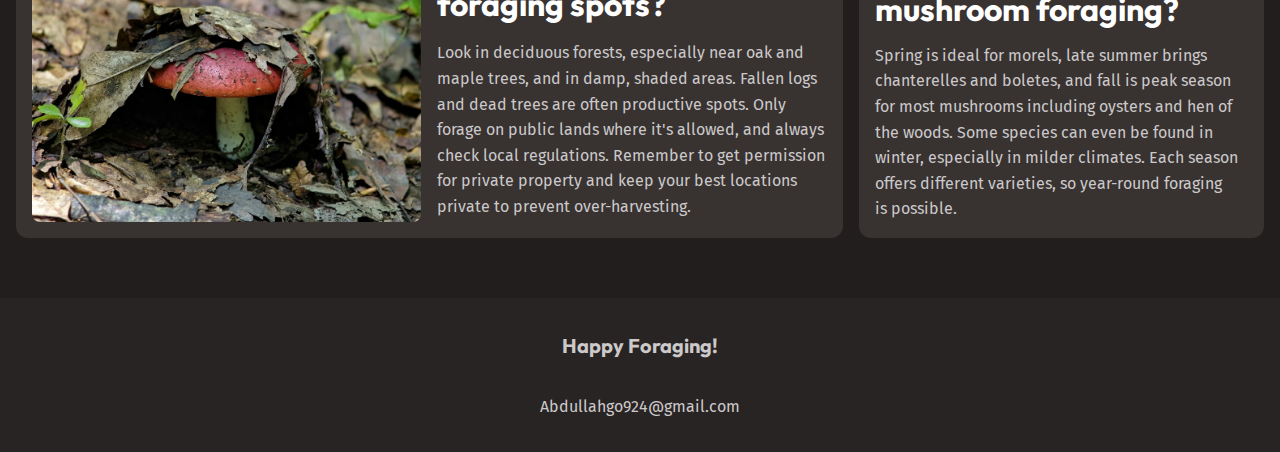
==== commit a979392b: "Creating obento grid and fire tuning the bento grid" ====
--- a/mushroom-guide.html
+++ b/mushroom-guide.html
@@ -413,70 +413,72 @@
       <!-- faq -->
       <section class="bg-extra-dark section">
         <div class="wrapper" data-width="wide">
-          <div class="card">
-            <img
-              src="/assets/start-foraging.webp"
-              alt="a basket full of wild mushrooms"
-            />
-            <h3 class="card__title">
-              What do I need to start mushroom foraging?
-            </h3>
-            <p>
-              You'll need a local field guide, a sharp knife or scissors, a
-              basket or mesh bag for collecting, and paper bags for separating
-              specimens. Bring a small brush for cleaning, wear sturdy boots,
-              and carry a GPS device or compass to track your location. A camera
-              is also helpful to document your finds.
-            </p>
-          </div>
-
-          <div class="card">
-            <img
-              src="/assets/identify-mushrooms.webp"
-              alt="A mushroom on top of a book, showing the information about that mushroom"
-            />
-            <h3 class="card__title">How can I identify edible mushrooms?</h3>
-            <p>
-              Learn from experienced foragers and reliable guidebooks – never
-              rely on apps alone. Study each mushroom's specific features like
-              cap shape, gill structure, stem characteristics, and spore prints.
-              Start with easily identifiable species that have no poisonous
-              lookalikes, and never eat anything unless you're completely
-              certain of its identification.
-            </p>
-          </div>
-
-          <div class="card">
-            <img
-              src="/assets/where-to-find.webp"
-              alt="A mushroom with a red cap, poking out from a pile of leaves"
-            />
-            <h3 class="card__title">Where can I find foraging spots?</h3>
-            <p>
-              Look in deciduous forests, especially near oak and maple trees,
-              and in damp, shaded areas. Fallen logs and dead trees are often
-              productive spots. Only forage on public lands where it's allowed,
-              and always check local regulations. Remember to get permission for
-              private property and keep your best locations private to prevent
-              over-harvesting.
-            </p>
-          </div>
-
-          <div class="card">
-            <img
-              src="/assets/best-seasons.webp"
-              alt="A red capped mushroom with white dots on it, growing out of a leafy forest floor"
-            />
-            <h3 class="card__title">
-              What are the best seasons for mushroom foraging?
-            </h3>
-            <p>
-              Spring is ideal for morels, late summer brings chanterelles and
-              boletes, and fall is peak season for most mushrooms including
-              oysters and hen of the woods. Some species can even be found in
-              winter, especially in milder climates. Each season offers
-              different varieties, so year-round foraging is possible.
-            </p>
+          <div class="faq-bento">
+            <div class="card">
+              <img
+                src="/assets/start-foraging.webp"
+                alt="a basket full of wild mushrooms"
+              />
+              <h3 class="card__title">
+                What do I need to start mushroom foraging?
+              </h3>
+              <p>
+                You'll need a local field guide, a sharp knife or scissors, a
+                basket or mesh bag for collecting, and paper bags for separating
+                specimens. Bring a small brush for cleaning, wear sturdy boots,
+                and carry a GPS device or compass to track your location. A
+                camera is also helpful to document your finds.
+              </p>
+            </div>
+
+            <div class="card">
+              <img
+                src="/assets/identify-mushrooms.webp"
+                alt="A mushroom on top of a book, showing the information about that mushroom"
+              />
+              <h3 class="card__title">How can I identify edible mushrooms?</h3>
+              <p>
+                Learn from experienced foragers and reliable guidebooks – never
+                rely on apps alone. Study each mushroom's specific features like
+                cap shape, gill structure, stem characteristics, and spore
+                prints. Start with easily identifiable species that have no
+                poisonous lookalikes, and never eat anything unless you're
+                completely certain of its identification.
+              </p>
+            </div>
+
+            <div class="card">
+              <img
+                src="/assets/where-to-find.webp"
+                alt="A mushroom with a red cap, poking out from a pile of leaves"
+              />
+              <h3 class="card__title">Where can I find foraging spots?</h3>
+              <p>
+                Look in deciduous forests, especially near oak and maple trees,
+                and in damp, shaded areas. Fallen logs and dead trees are often
+                productive spots. Only forage on public lands where it's
+                allowed, and always check local regulations. Remember to get
+                permission for private property and keep your best locations
+                private to prevent over-harvesting.
+              </p>
+            </div>
+
+            <div class="card">
+              <img
+                src="/assets/best-seasons.webp"
+                alt="A red capped mushroom with white dots on it, growing out of a leafy forest floor"
+              />
+              <h3 class="card__title">
+                What are the best seasons for mushroom foraging?
+              </h3>
+              <p>
+                Spring is ideal for morels, late summer brings chanterelles and
+                boletes, and fall is peak season for most mushrooms including
+                oysters and hen of the woods. Some species can even be found in
+                winter, especially in milder climates. Each season offers
+                different varieties, so year-round foraging is possible.
+              </p>
+            </div>
           </div>
         </div>
       </section>
--- a/css/style.css
+++ b/css/style.css
@@ -200,7 +200,7 @@
   .flex-group {
     display: flex;
     flex-wrap: wrap;
-    gap: .5rem;
+    gap: 0.5rem;
   }
 
   .flow > * + * {
@@ -447,6 +447,64 @@
     --card-gap: 0.75rem;
   }
 
+  .faq-bento {
+    --card-title-color: var(--text-high-contrast);
+
+    display: grid;
+    gap: 1rem;
+    grid-template-areas:
+      "card-one"
+      "card-two"
+      "card-three"
+      "card-four";
+
+    @media (min-width: 601px) and (max-width: 900px) {
+      grid-template-areas:
+        "card-one card-two"
+        "card-three card-four";
+
+      .card:nth-child(even) > img {
+        order: 3;
+      }
+    }
+
+    @media (width > 900px) {
+      grid-template-columns: repeat(3, 1fr);
+      grid-template-areas:
+        "card-one  card-two  card-four"
+        "card-three  card-three  card-four";
+
+      .card:nth-child(3) {
+        display: grid;
+        gap: 1rem;
+        grid-template-columns: 1fr 1fr;
+      }
+
+      .card:nth-child(3) img {
+        grid-column: 1 / 2;
+        grid-row: 1 / 3;
+      }
+    }
+
+    .card > img {
+      height: 100%;
+      object-fit: cover;
+    }
+
+    .card:nth-child(1) {
+      grid-area: card-one;
+    }
+    .card:nth-child(2) {
+      grid-area: card-two;
+    }
+    .card:nth-child(3) {
+      grid-area: card-three;
+    }
+    .card:nth-child(4) {
+      grid-area: card-four;
+    }
+  }
+
   .card {
     display: flex;
     flex-direction: column;
@@ -531,13 +589,14 @@
   }
 
   select {
-    padding: .5rem;
+    padding: 0.5rem;
     background-color: var(--background-accent-main);
     border: 0;
     border-radius: var(--border-radius-2);
     color: var(--text-high-contrast);
   }
-  /* select::picker(select) {
+  /* select,
+  select::picker(select) {
     appearance: base-select;
   } */
 }
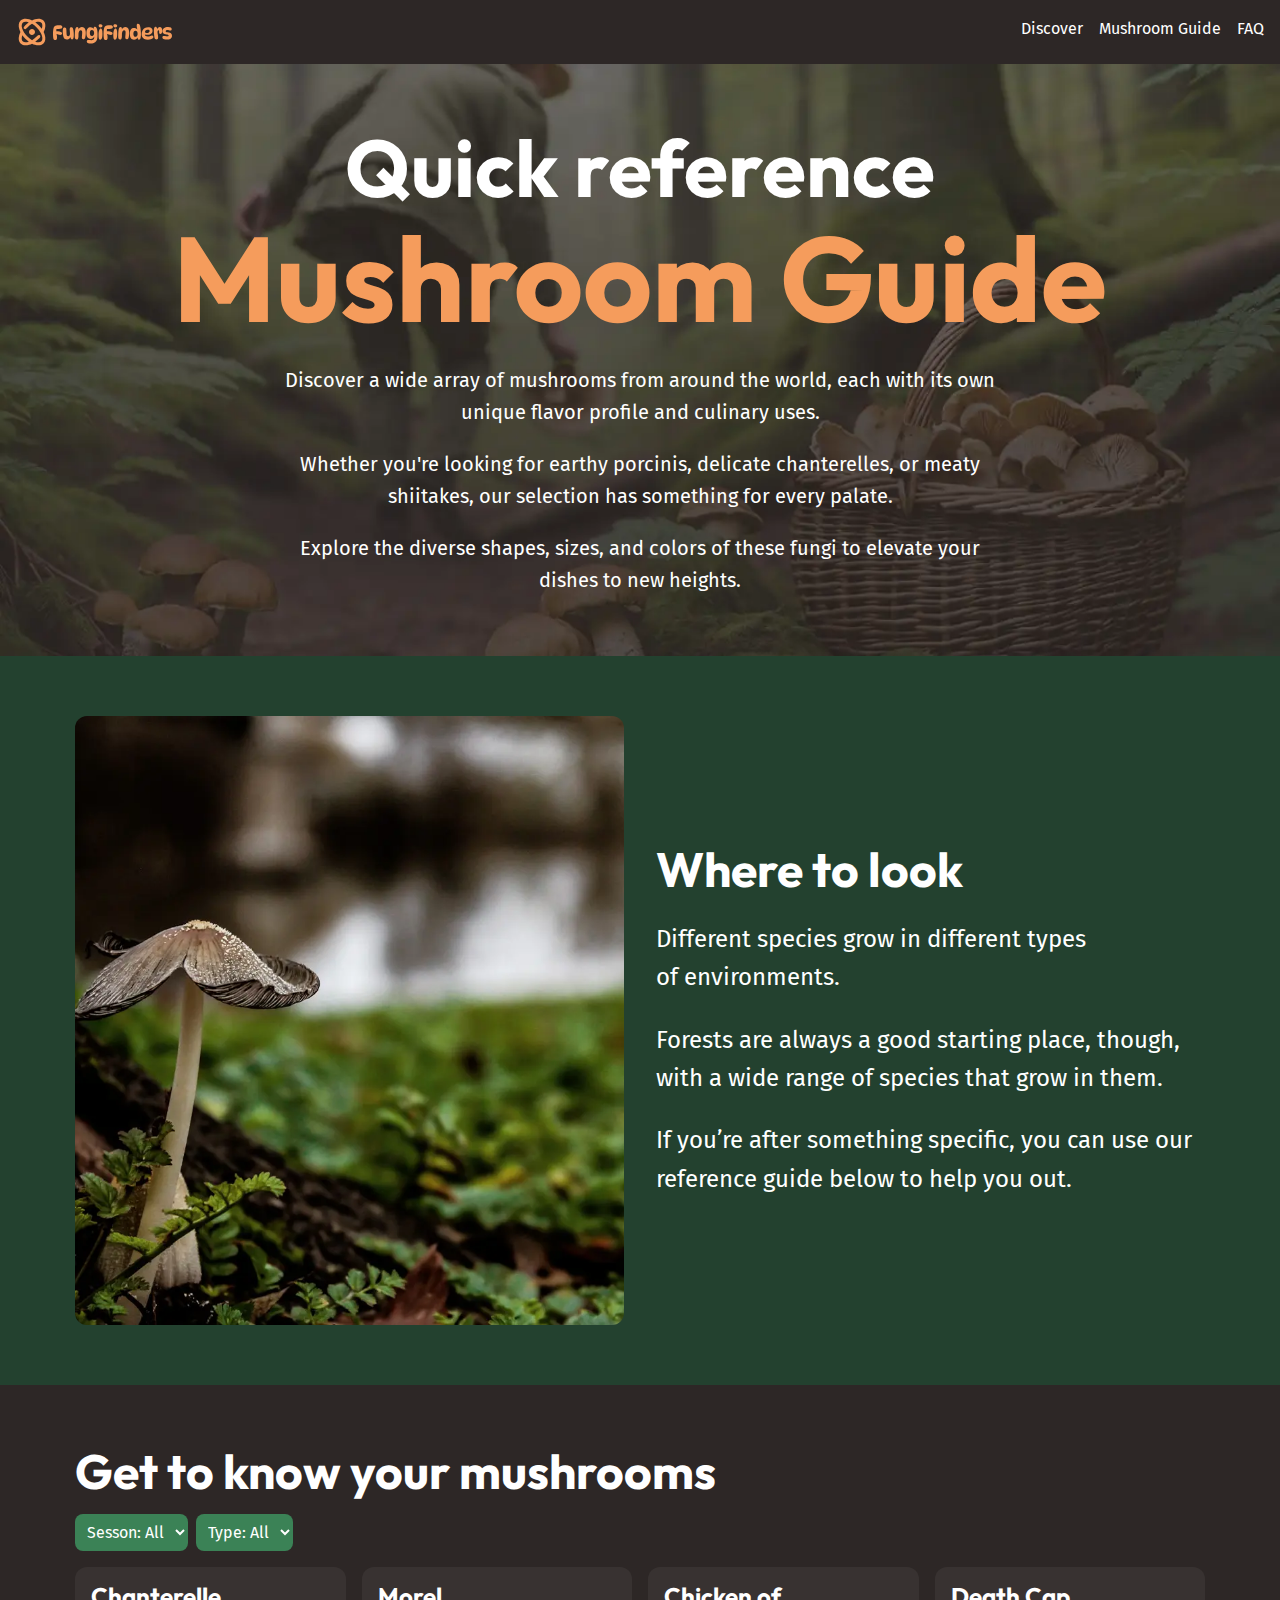
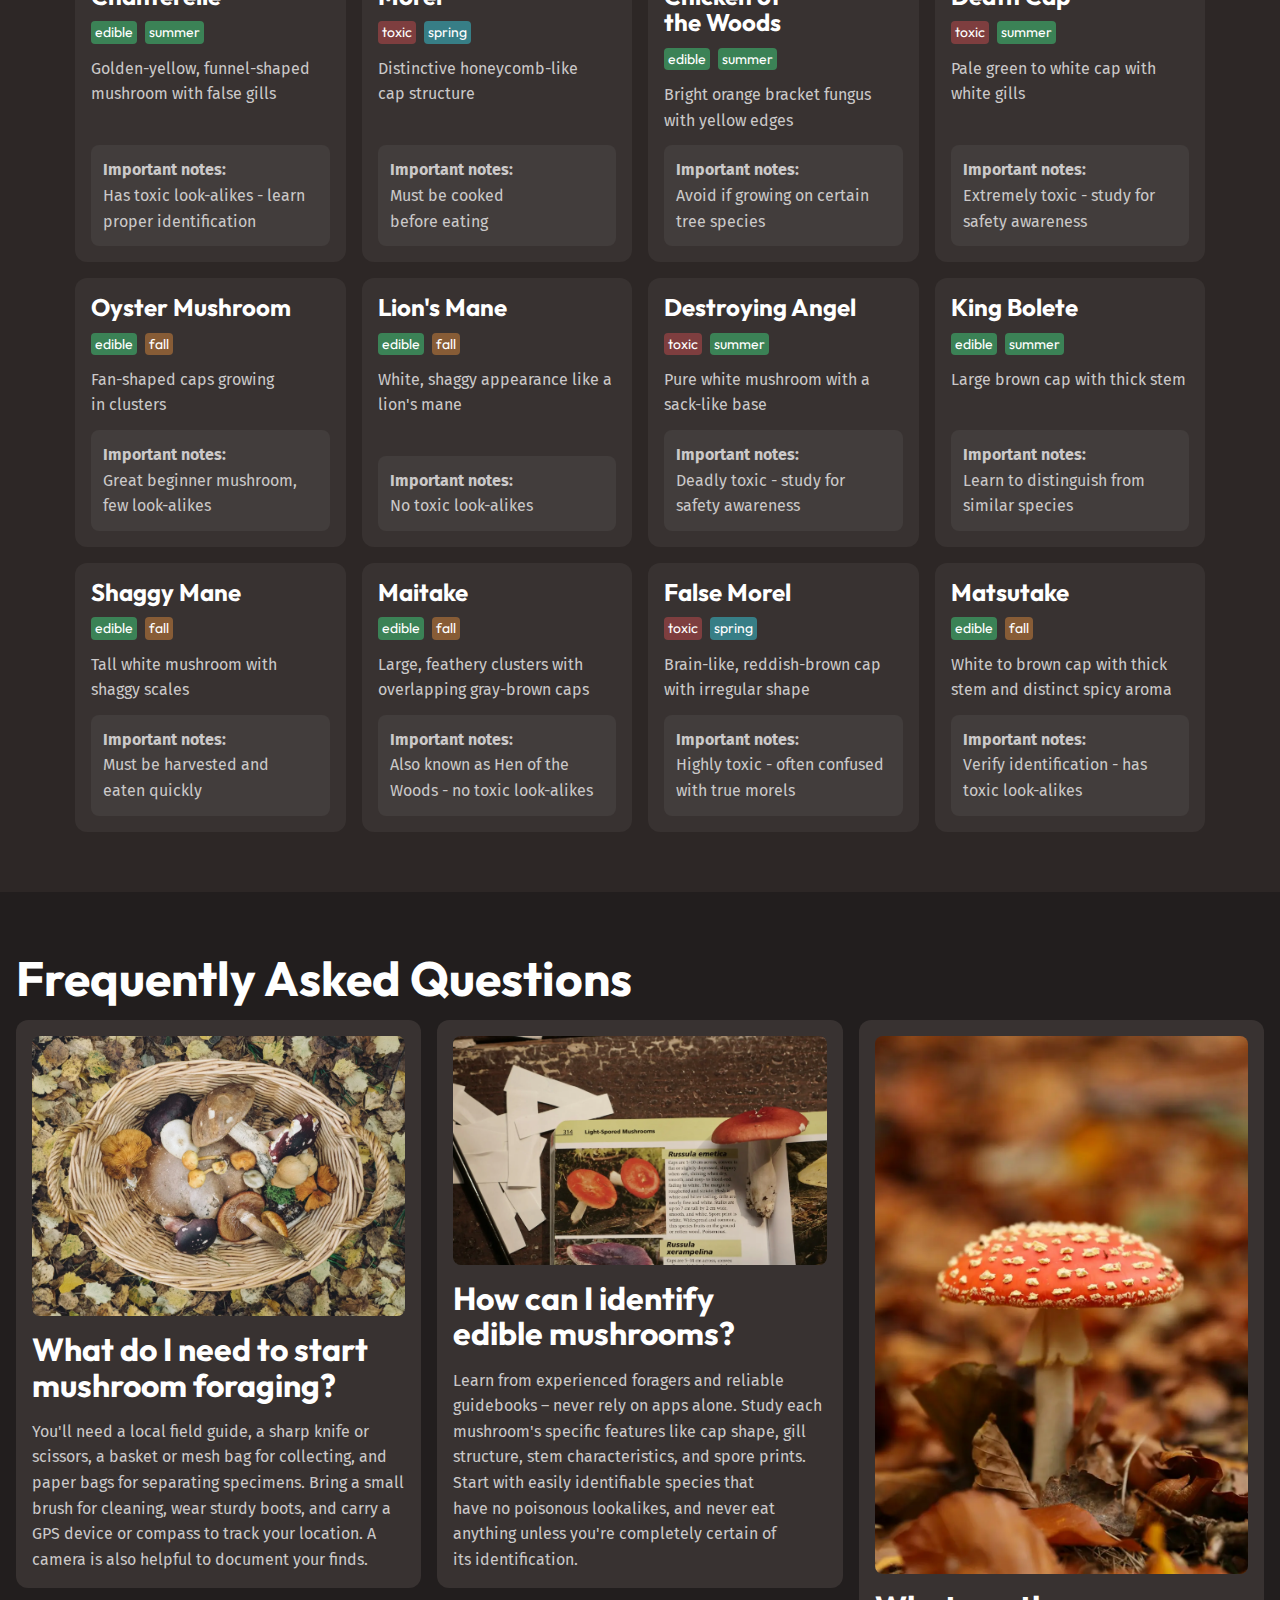
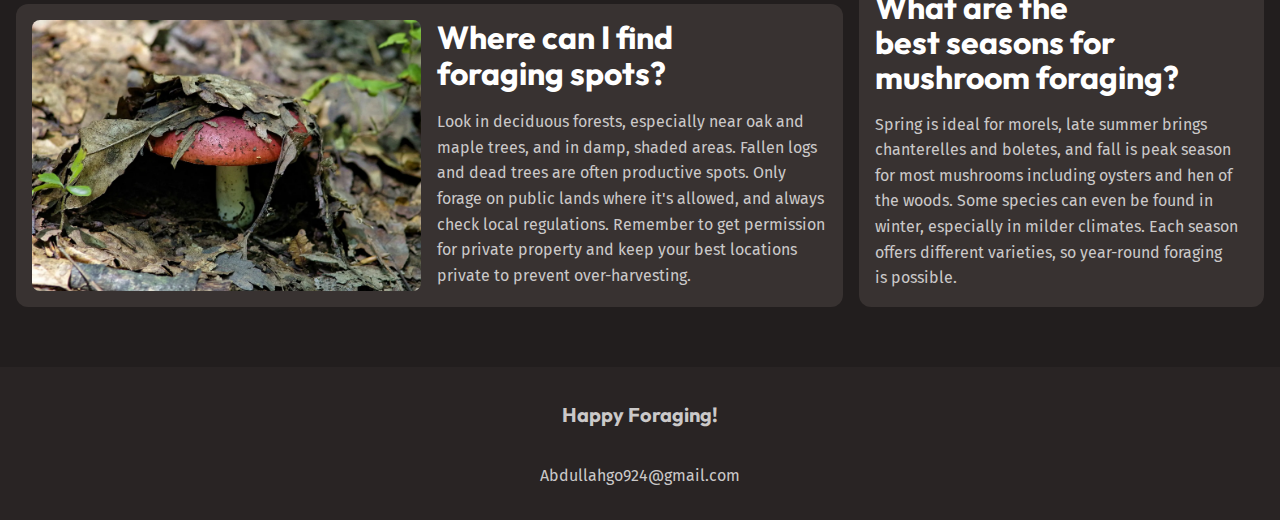
==== commit 077ba489: "Add NavItems links amd Add scroll smothing" ====
--- a/mushroom-guide.html
+++ b/mushroom-guide.html
@@ -26,8 +26,8 @@
           <nav id="primary-nav" class="primary-navigation">
             <ul role="list">
               <li><a href="/">Discover</a></li>
-              <li><a href="#">Mushroom Guide</a></li>
-              <li><a href="#">FAQ</a></li>
+              <li><a href="/mushroom-guide.html">Mushroom Guide</a></li>
+              <li><a href="/mushroom-guide.html#faq">FAQ</a></li>
             </ul>
           </nav>
         </div>
@@ -412,7 +412,8 @@
 
       <!-- faq -->
       <section class="bg-extra-dark section">
-        <div class="wrapper" data-width="wide">
+        <div class="wrapper flow" data-width="wide">
+          <h2 id="faq" class="section-title">Frequently Asked Questions</h2>
           <div class="faq-bento">
             <div class="card">
               <img
--- a/css/style.css
+++ b/css/style.css
@@ -162,6 +162,13 @@
   html {
     font-family: var(--ff-body);
     line-height: 1.6;
+    scroll-padding: 10rem;
+  }
+
+  @media (prefers-reduced-motion: no-preference) {
+    html {
+      scroll-behavior: smooth;
+    }
   }
 
   body {
